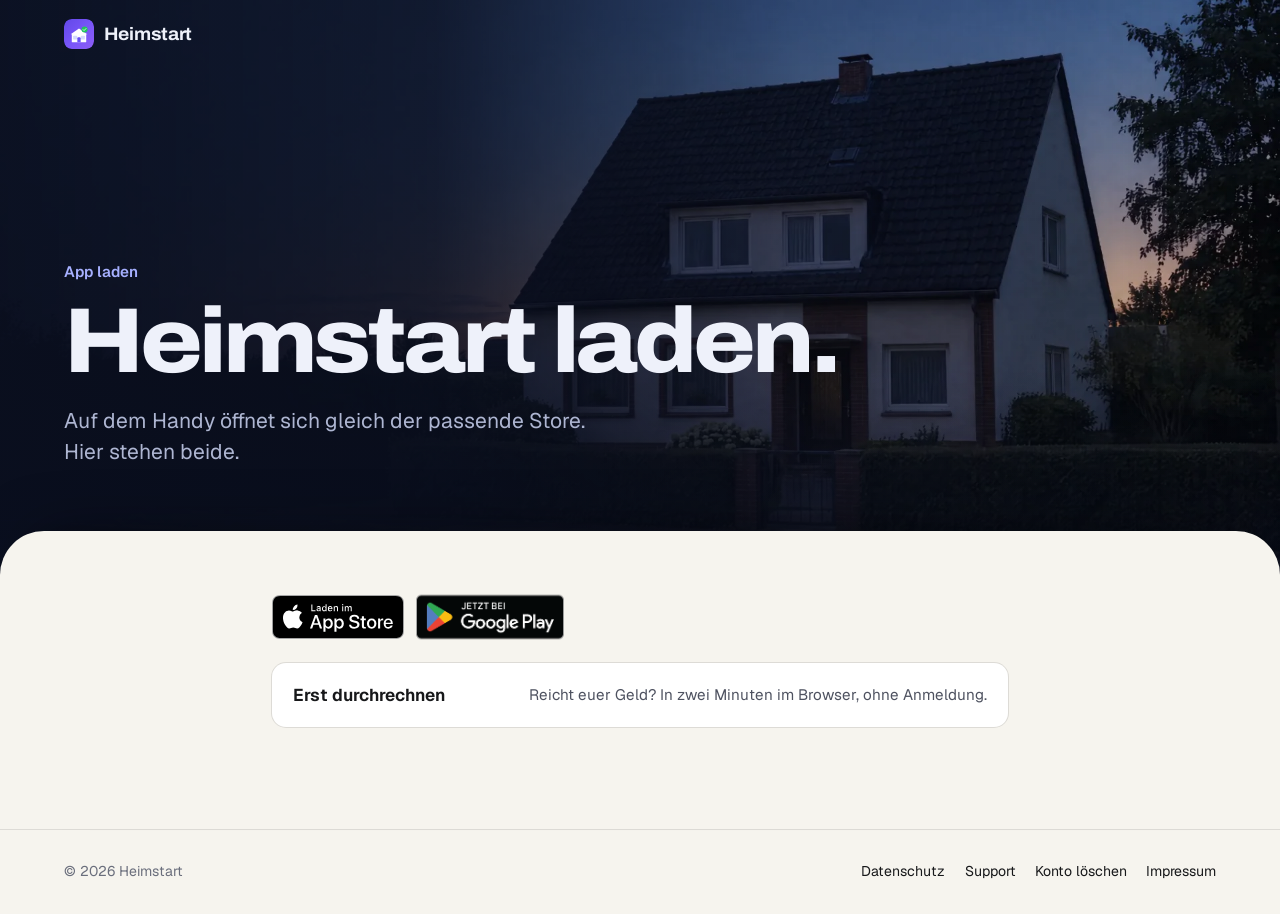
==== app/index.html @ dbd04fff "Add guide pages for "Vorher wissen" with date-based release - /leitfaden/ lists all four parts with " ====
<!doctype html>
<html lang="de" data-phase="night">
<head>
<meta charset="utf-8">
<meta http-equiv="Content-Security-Policy" content="default-src 'self'; base-uri 'self'; object-src 'none'; form-action 'self'; script-src 'self' 'sha256-Du+OJKJSbdUgz5nrHeWWINvez6XKDDU/tyj/5c2uvwo=' https://www.googletagmanager.com; style-src 'self' 'unsafe-inline'; img-src 'self' data: blob: https://www.google-analytics.com https://region1.google-analytics.com; font-src 'self'; media-src 'self' blob:; connect-src 'self' https://www.google-analytics.com https://region1.google-analytics.com https://www.googletagmanager.com">
<meta name="referrer" content="strict-origin-when-cross-origin">
<meta name="viewport" content="width=device-width, initial-scale=1, viewport-fit=cover">
<title>Heimstart laden | Heimstart</title>
<meta name="description" content="Heimstart für iPhone und Android: direkt in den passenden Store.">
<meta name="robots" content="noindex">
<meta name="theme-color" content="#0A0F1F">
<link rel="canonical" href="https://heimstart.de/app/">
<link rel="icon" href="/assets/brand/heimstart-signet.svg" type="image/svg+xml">
<link rel="apple-touch-icon" href="/assets/brand/heimstart-signet-180.png">
<link rel="preload" href="/assets/fonts/archivo-latin-wdth-normal.woff2" as="font" type="font/woff2" crossorigin>
<link rel="preload" href="/assets/fonts/geist-latin-wght-normal.woff2" as="font" type="font/woff2" crossorigin>
<script>document.documentElement.classList.add('js')</script>
<link rel="stylesheet" href="/assets/pages.css">
<link rel="stylesheet" href="/assets/app-download.css?v=20261028">
</head>
<body>
<!-- Kurzer Link für Videos, QR-Codes und Profile: heimstart.de/app/?utm_source=…&utm_medium=…&utm_campaign=<Serie>.
     Auf dem Handy öffnet assets/app.js den passenden Store. -->
<header class="bar">
  <a class="bar__brand" href="/" aria-label="Heimstart, zur Startseite"><img src="/assets/brand/heimstart-signet.svg" width="30" height="30" alt=""><span>Heimstart</span></a>
</header>

<main>
  <section class="page-head" aria-labelledby="titel">
    <img class="page-head__img" src="/assets/media/hero-poster.webp" width="1920" height="1080" alt="">
    <p class="page-head__kicker">App laden</p>
    <h1 id="titel">Heimstart laden.</h1>
    <p class="page-head__lead">Auf dem Handy öffnet sich gleich der passende Store. Hier stehen beide.</p>
  </section>

  <div class="sheet">
    <div class="lost">
      <div class="stores">
        <a class="store store--apple" href="https://apps.apple.com/de/app/heimstart-haus-umzug-geld/id6809733214" data-store="apple" rel="noopener"><img src="/assets/badges/app-store-de.svg" width="132" height="44" alt="Laden im App Store"></a>
        <a class="store store--google" href="https://play.google.com/store/apps/details?id=com.aistudio.movemaster.app.dcbcae" data-store="google" rel="noopener"><img src="/assets/badges/google-play-de.png" width="148" height="57" alt="Jetzt bei Google Play"></a>
      </div>
      <ul>
        <li><a class="row" href="/#rechner" data-keep-utm><strong>Erst durchrechnen</strong><span>Reicht euer Geld? In zwei Minuten im Browser, ohne Anmeldung.</span></a></li>
      </ul>
    </div>
  </div>
</main>

<footer class="foot">
  <span>© 2026 Heimstart</span>
  <nav aria-label="Rechtliches und Hilfe">
    <a href="/datenschutz/">Datenschutz</a>
    <a href="/support/">Support</a>
    <a href="/konto-loeschen/">Konto löschen</a>
    <a href="/impressum/">Impressum</a>
  </nav>
</footer>
<script src="/assets/stores.js?v=20261028"></script>
<script src="/assets/app.js?v=20261029"></script>
</body>
</html>
---- assets/pages.css ----
/* ==========================================================================
   Heimstart, Unterseiten (Datenschutz, Support, Konto löschen, Impressum, 404).
   Dieselbe Sprache wie die Startseite: Nacht vor dem Haus, darüber schiebt sich
   der Tag, auf dem der Text steht. Ohne Scroll-Engine, leicht und schnell.
   ========================================================================== */

@font-face {
  font-family: "Archivo Variable";
  src: url("fonts/archivo-latin-wdth-normal.woff2") format("woff2-variations");
  font-weight: 100 900; font-stretch: 62% 125%; font-style: normal; font-display: swap;
}
@font-face {
  font-family: "Geist Variable";
  src: url("fonts/geist-latin-wght-normal.woff2") format("woff2-variations");
  font-weight: 100 900; font-style: normal; font-display: swap;
}

:root {
  --night: #0A0F1F; --night-2: #121A33; --ink-night: #EEF1FA; --ink-night-2: #AEB6D2;
  --day: #F6F4EE; --day-2: #FFFFFF; --ink-day: #17181A; --ink-day-2: #4E5260; --ink-day-3: #6A6E7C;
  --accent: #4255E7; --accent-hover: #3346D6; --accent-soft: #ECEEFD;
  --check: #22C55E; --ok: #047857; --warn: #8A5500; --danger: #B42318;
  --hair: color-mix(in oklab, var(--ink-day) 11%, transparent);
  --display: "Archivo Variable", "Archivo", system-ui, sans-serif;
  --text: "Geist Variable", "Geist", system-ui, sans-serif;
  --gutter: clamp(1.25rem, 5vw, 5.5rem);
  --bar-h: 4.25rem;
  --ease: cubic-bezier(0.23, 1, 0.32, 1);
  --radius: 18px;
}

*, *::before, *::after { box-sizing: border-box; }
html { -webkit-text-size-adjust: 100%; background: var(--night); scroll-padding-top: calc(var(--bar-h) + 1.5rem); }
@media (prefers-reduced-motion: no-preference) { html { scroll-behavior: smooth; } }
html[data-phase="day"] { background: var(--day); }
body {
  margin: 0; font-family: var(--text); font-size: clamp(1rem, .96rem + .2vw, 1.075rem);
  line-height: 1.68; color: var(--ink-day); -webkit-font-smoothing: antialiased;
  text-rendering: optimizeLegibility; overflow-x: clip;
}
img, svg { display: block; max-width: 100%; }
/* Lange Wörter ("Verbraucherstreitbeilegung") brechen auf schmalen Bildschirmen um,
   statt die Seite zu verbreitern (sonst ließe sie sich herauszoomen). */
h1, h2, h3 { overflow-wrap: break-word; hyphens: auto; }
::selection { background: var(--accent); color: #fff; }
:focus-visible { outline: 2px solid var(--accent); outline-offset: 3px; border-radius: 6px; }
.page-head :focus-visible, html:not([data-phase="day"]) .bar :focus-visible { outline-color: #A6B0FF; }
a { color: var(--accent); text-decoration-thickness: 1px; text-underline-offset: .2em; }

.skip {
  position: fixed; left: var(--gutter); top: .75rem; z-index: 100; padding: .7rem 1rem; border-radius: 999px;
  background: var(--ink-night); color: var(--night); font-weight: 600; text-decoration: none; transform: translateY(-160%);
}
.skip:focus-visible { transform: none; }

/* ------------------------------------------------------------- Leiste --- */
.bar {
  position: fixed; inset: 0 0 auto 0; z-index: 60;
  height: calc(var(--bar-h) + env(safe-area-inset-top)); padding: env(safe-area-inset-top) var(--gutter) 0;
  display: flex; align-items: center; justify-content: space-between; color: var(--ink-night);
  transition: color 280ms var(--ease), background-color 280ms var(--ease), box-shadow 280ms var(--ease);
}
html[data-phase="day"] .bar {
  color: var(--ink-day); background: color-mix(in oklab, var(--day) 92%, transparent);
  box-shadow: 0 1px 0 var(--hair);
}
.bar__brand {
  display: inline-flex; align-items: center; gap: .6rem; min-height: 44px; color: inherit; text-decoration: none;
  font-family: var(--display); font-weight: 700; font-stretch: 106%; font-size: 1.125rem; letter-spacing: -0.015em;
}
.bar__brand img { width: 30px; height: 30px; border-radius: 8px; }
.bar__cta {
  display: inline-flex; align-items: center; min-height: 44px; padding: 0 1.15rem; border-radius: 999px; white-space: nowrap;
  font-weight: 600; font-size: .95rem; text-decoration: none; background: var(--ink-night); color: var(--night);
  transition: background-color 180ms var(--ease), color 180ms var(--ease), transform 120ms var(--ease);
}
.bar__cta:active { transform: scale(.97); }
html[data-phase="day"] .bar__cta { background: var(--accent); color: #fff; }
@media (hover: hover) and (pointer: fine) {
  .bar__cta:hover { background: #fff; }
  html[data-phase="day"] .bar__cta:hover { background: var(--accent-hover); }
}

/* ------------------------------------------------------- Kopf (Nacht) --- */
.page-head {
  position: relative; isolation: isolate; overflow: clip;
  min-height: min(68svh, 44rem); padding: calc(var(--bar-h) + 12svh) var(--gutter) 16svh;
  background: var(--night); color: var(--ink-night);
  display: flex; flex-direction: column; justify-content: flex-end;
}
.page-head__img {
  position: absolute; inset: 0; z-index: -2; width: 100%; height: 100%; object-fit: cover; object-position: 72% 50%;
  transform-origin: 70% 60%; animation: head-in 1.6s var(--ease) both;
}
.page-head::before {
  content: ""; position: absolute; inset: 0; z-index: -1;
  background:
    linear-gradient(90deg, rgba(10,15,31,.96) 0%, rgba(10,15,31,.86) 34%, rgba(10,15,31,.35) 62%, rgba(10,15,31,.15) 100%),
    linear-gradient(0deg, rgba(10,15,31,.7) 0%, transparent 40%);
}
@keyframes head-in { from { transform: scale(1.06); opacity: 0; } to { transform: none; opacity: 1; } }
.page-head__kicker { margin: 0 0 .9rem; font-weight: 600; font-size: .95rem; color: #A6B0FF; }
.page-head h1 {
  margin: 0; max-width: 14ch;
  font-family: var(--display); font-weight: 800; font-stretch: 110%;
  font-size: clamp(2.8rem, 1.6rem + 5.2vw, 6.6rem); line-height: .92; letter-spacing: -0.045em; text-wrap: balance;
}
.page-head__lead { margin: 1.3rem 0 0; max-width: 40ch; color: var(--ink-night-2); font-size: clamp(1.08rem, 1rem + .4vw, 1.32rem); line-height: 1.5; text-wrap: pretty; }
.page-nav { display: flex; flex-wrap: wrap; gap: .5rem; margin-top: 2.2rem; }
.page-nav a {
  display: inline-flex; align-items: center; min-height: 40px; padding: 0 1rem; border-radius: 999px;
  color: var(--ink-night); text-decoration: none; font-size: .92rem; font-weight: 550;
  background: rgba(255,255,255,.07); box-shadow: inset 0 0 0 1px rgba(255,255,255,.12);
  transition: background-color 160ms var(--ease);
}
.page-nav a[aria-current="page"] { background: var(--ink-night); color: var(--night); box-shadow: none; }
@media (hover: hover) and (pointer: fine) { .page-nav a:not([aria-current]):hover { background: rgba(255,255,255,.14); } }

/* ----------------------------------------- Der Tag schiebt sich darüber --- */
.sheet {
  position: relative; z-index: 2; margin-top: -9svh;
  background: var(--day); border-radius: clamp(24px, 4vw, 44px) clamp(24px, 4vw, 44px) 0 0;
  box-shadow: 0 -30px 60px -40px rgba(0,0,0,.6);
  padding: clamp(2.5rem, 5vw, 5rem) var(--gutter) clamp(4rem, 8vw, 7rem);
}
.sheet__grid {
  max-width: 76rem; margin: 0 auto;
  display: grid; grid-template-columns: minmax(0, 15.5rem) minmax(0, 46rem); gap: clamp(2rem, 5vw, 5.5rem);
  justify-content: center;
}
.sheet__grid--single { grid-template-columns: minmax(0, 46rem); }

/* Inhaltsverzeichnis, läuft mit */
.toc { position: sticky; top: calc(var(--bar-h) + 1.5rem); align-self: start; }
.toc__title { margin: 0 0 .8rem; font-size: .85rem; font-weight: 650; color: var(--ink-day-3); }
.toc ol { list-style: none; margin: 0; padding: 0; border-left: 1px solid var(--hair); }
.toc a {
  display: block; padding: .38rem 0 .38rem 1rem; margin-left: -1px; border-left: 2px solid transparent;
  color: var(--ink-day-2); text-decoration: none; font-size: .92rem; line-height: 1.35;
  transition: color 160ms var(--ease), border-color 160ms var(--ease);
}
.toc a.is-current { color: var(--ink-day); border-left-color: var(--accent); font-weight: 600; }
@media (hover: hover) and (pointer: fine) { .toc a:hover { color: var(--ink-day); } }
.toc-mobile { display: none; }

/* Fließtext */
.prose { min-width: 0; }
.prose > * + * { margin-top: 1rem; }
.prose h2 {
  margin: 3.2rem 0 0; padding-top: .2rem;
  font-family: var(--display); font-weight: 720; font-stretch: 104%;
  font-size: clamp(1.45rem, 1.2rem + .9vw, 1.95rem); line-height: 1.1; letter-spacing: -0.025em; text-wrap: balance;
}
.prose h2:first-child { margin-top: 0; }
.prose h2 + * { margin-top: .9rem; }
.prose p, .prose li { color: var(--ink-day-2); text-wrap: pretty; }
.prose strong { color: var(--ink-day); font-weight: 650; }
.prose ul { list-style: none; padding: 0; }
.prose ul > li { position: relative; padding-left: 1.4rem; }
.prose ul > li + li { margin-top: .7rem; }
.prose ul > li::before {
  content: ""; position: absolute; left: .15rem; top: .72em; width: .42rem; height: .42rem; border-radius: 50%;
  background: var(--accent);
}
.prose .stand { font-size: .95rem; color: var(--ink-day-3); }

.card {
  background: var(--day-2); border-radius: var(--radius); padding: clamp(1.2rem, 2.5vw, 1.8rem);
  box-shadow: 0 0 0 1px var(--hair), 0 20px 40px -30px hsl(232 40% 30% / .35);
}
address.card { font-style: normal; line-height: 1.7; color: var(--ink-day); }
address.card strong { font-family: var(--display); font-weight: 700; font-size: 1.15rem; letter-spacing: -0.01em; }

/* Kurzfassung mit Häkchen */
.brief { margin-bottom: 3rem; }
.brief .brief__title { margin: 0 0 1.1rem; font-family: var(--display); font-weight: 720; font-size: 1.25rem; letter-spacing: -0.015em; }
.brief ul { list-style: none; margin: 0; padding: 0; display: grid; grid-template-columns: repeat(2, minmax(0, 1fr)); gap: .8rem 1.4rem; }
.brief li { display: flex; gap: .65rem; align-items: flex-start; color: var(--ink-day); font-weight: 550; line-height: 1.35; padding-left: 0 !important; margin-top: 0 !important; }
.brief li::before { content: none !important; }
.brief li svg { flex: none; width: 1.3rem; height: 1.3rem; margin-top: .02rem; }
.brief li svg circle { fill: var(--check); }
.brief li svg path { fill: none; stroke: #fff; stroke-width: 2.6; stroke-linecap: round; stroke-linejoin: round; }
.brief__note { margin: 1rem 0 0; font-size: .88rem; color: var(--ink-day-3); }

/* Knöpfe */
.btn {
  display: inline-flex; align-items: center; gap: .6rem; min-height: 52px; padding: 0 1.5rem; border-radius: 999px;
  background: var(--accent); color: #fff; font-weight: 650; text-decoration: none;
  box-shadow: 0 10px 24px -12px hsl(232 70% 45% / .6);
  transition: background-color 160ms var(--ease), transform 120ms var(--ease);
}
.btn:active { transform: scale(.97); }
.btn--danger { background: var(--danger); box-shadow: 0 10px 24px -12px hsl(3 70% 40% / .55); }
@media (hover: hover) and (pointer: fine) { .btn:hover { background: var(--accent-hover); } .btn--danger:hover { background: #9A1D14; } }
.btn svg { width: 1.2rem; height: 1.2rem; }

/* Schritte als Zeitleiste */
.steps { list-style: none; counter-reset: step; margin: 1.2rem 0 0; padding: 0; }
.steps li { position: relative; counter-increment: step; padding: 0 0 1.6rem 3.6rem; color: var(--ink-day); }
.steps li::before {
  content: counter(step); position: absolute; left: 0; top: -.1rem; width: 2.5rem; height: 2.5rem; border-radius: 50%;
  display: grid; place-items: center; background: var(--accent-soft); color: var(--accent);
  font-family: var(--display); font-weight: 750; font-size: 1.05rem;
}
.steps li::after {
  content: ""; position: absolute; left: 1.22rem; top: 2.6rem; bottom: .2rem; width: 2px; background: var(--hair);
}
.steps li:last-child { padding-bottom: 0; }
.steps li:last-child::after { display: none; }

/* Zwei Spalten: gelöscht / bleibt begrenzt */
.split { display: grid; grid-template-columns: repeat(2, minmax(0, 1fr)); gap: 1.2rem; margin-top: 3rem; }
.split h2 { margin-top: 0 !important; font-size: 1.3rem !important; }
.split .card ul { margin: .9rem 0 0; }
.split__icon { width: 2.4rem; height: 2.4rem; border-radius: 12px; display: grid; place-items: center; margin-bottom: 1rem; }
.split__icon svg { width: 1.3rem; height: 1.3rem; }
.split__icon--ok { background: color-mix(in oklab, var(--ok) 12%, #fff); color: var(--ok); }
.split__icon--wait { background: color-mix(in oklab, #A96800 12%, #fff); color: var(--warn); }

.callout { border-left: 3px solid var(--danger); }
.callout h2 { margin-top: 0 !important; }

.lead-card { display: flex; flex-wrap: wrap; align-items: center; justify-content: space-between; gap: 1.2rem; margin-bottom: 2.6rem; }
.lead-card p { margin: 0; color: var(--ink-day-2); max-width: 30ch; }

/* 404 */
.lost { max-width: 46rem; margin: 0 auto; }
.lost ul { list-style: none; margin: 1.4rem 0 0; padding: 0; display: grid; grid-template-columns: minmax(0, 1fr); gap: .7rem; }
.lost a.row {
  display: flex; flex-wrap: wrap; justify-content: space-between; align-items: center; gap: .2rem 1rem; padding: 1.1rem 1.3rem; border-radius: 14px;
  background: var(--day-2); box-shadow: 0 0 0 1px var(--hair); color: var(--ink-day); text-decoration: none;
  transition: box-shadow 160ms var(--ease), transform 160ms var(--ease);
}
.lost a.row span { color: var(--ink-day-2); font-size: .95rem; }
.lost a.row strong { font-weight: 650; }
@media (hover: hover) and (pointer: fine) { .lost a.row:hover { box-shadow: 0 0 0 1px var(--accent); transform: translateY(-1px); } }

/* App laden (/app/): Store-Badges wie auf der Startseite, gleich hoch */
.stores { display: flex; flex-wrap: wrap; gap: .8rem; align-items: center; }
.store { display: inline-flex; border-radius: 10px; transition: transform 120ms var(--ease); }
.store:active { transform: scale(.97); }
.store img { width: auto; }
.store--apple img { height: 44px; }
.store--google img { height: 57.3px; margin: -6.65px 0; }

/* ------------------------------------------------------------- Fußzeile --- */
.foot {
  background: var(--day); border-top: 1px solid var(--hair);
  padding: 1.6rem var(--gutter) calc(1.6rem + env(safe-area-inset-bottom));
  display: flex; flex-wrap: wrap; justify-content: space-between; align-items: center; gap: .8rem 1.4rem;
  font-size: .88rem; color: var(--ink-day-3);
}
.foot nav { display: flex; flex-wrap: wrap; gap: .2rem 1.2rem; }
.foot a { color: var(--ink-day); text-decoration: none; min-height: 32px; display: inline-flex; align-items: center; }
.foot a[aria-current="page"] { color: var(--accent); }
@media (hover: hover) and (pointer: fine) { .foot a:hover { text-decoration: underline; } }

/* ------------------------------------------------ Erscheinen beim Lesen --- */
@media (prefers-reduced-motion: no-preference) {
  .js [data-reveal] { opacity: 0; transform: translate3d(0, 14px, 0); transition: opacity 620ms var(--ease), transform 620ms var(--ease); }
  .js [data-reveal].is-in { opacity: 1; transform: none; }
}
@media (prefers-reduced-motion: reduce) { .page-head__img { animation: none; } }

/* ------------------------------------------------------------ Mobil --- */
@media (max-width: 900px) {
  .sheet__grid { grid-template-columns: minmax(0, 1fr); }
  .toc { display: none; }
  .toc-mobile { display: block; margin-bottom: 2rem; }
  .toc-mobile summary {
    display: flex; align-items: center; justify-content: space-between; min-height: 48px; padding: 0 1.1rem;
    border-radius: 14px; background: var(--day-2); box-shadow: 0 0 0 1px var(--hair); cursor: pointer; font-weight: 600; list-style: none;
  }
  .toc-mobile summary::-webkit-details-marker { display: none; }
  .toc-mobile summary::after { content: ""; width: .55rem; height: .55rem; border-right: 2px solid currentColor; border-bottom: 2px solid currentColor; transform: rotate(45deg); transition: transform 180ms var(--ease); }
  .toc-mobile[open] summary::after { transform: rotate(-135deg); }
  .toc-mobile ol { margin: .6rem 0 0; padding: .6rem 1.1rem; list-style: none; background: var(--day-2); border-radius: 14px; box-shadow: 0 0 0 1px var(--hair); }
  .toc-mobile a { display: flex; align-items: center; min-height: 40px; color: var(--ink-day); text-decoration: none; }
}
@media (max-width: 760px) {
  :root { --bar-h: 3.75rem; }
  .bar__brand { font-size: 1.05rem; }
  .bar__cta { padding: 0 1rem; font-size: .9rem; }
  .page-head { min-height: 58svh; padding-top: calc(var(--bar-h) + 8svh); padding-bottom: 14svh; }
  .page-head h1 { font-size: clamp(2.1rem, 9.6vw, 3.4rem); overflow-wrap: break-word; hyphens: manual; }
  .page-head__img { object-position: 64% 50%; }
  .page-head::before { background: linear-gradient(0deg, rgba(10,15,31,.97) 0%, rgba(10,15,31,.86) 42%, rgba(10,15,31,.35) 75%, rgba(10,15,31,.25) 100%); }
  .page-nav { margin-top: 1.6rem; }
  .page-nav a { min-height: 44px; }
  .brief ul { grid-template-columns: minmax(0, 1fr); }
  .split { grid-template-columns: minmax(0, 1fr); }
  .lead-card .btn { width: 100%; justify-content: center; }
}
/* Sehr schmal (kleines Handy mit vergrößerter Anzeige): Leiste bleibt einzeilig. */
@media (max-width: 330px) {
  .bar__brand { gap: .45rem; font-size: .95rem; }
  .bar__cta { padding: 0 .75rem; font-size: .85rem; }
}
---- assets/app-download.css ----
/* Nur die Downloadseite nutzt diese Badge-Anordnung. */
.stores { display: flex; flex-wrap: wrap; gap: .8rem; align-items: center; margin-bottom: 1.5rem; }
.store { display: inline-flex; border-radius: 10px; }
.store:active { transform: scale(.97); }
.store img { width: auto; }
.store--apple img { height: 44px; }
.store--google img { height: 57.3px; margin: -6.65px 0; }
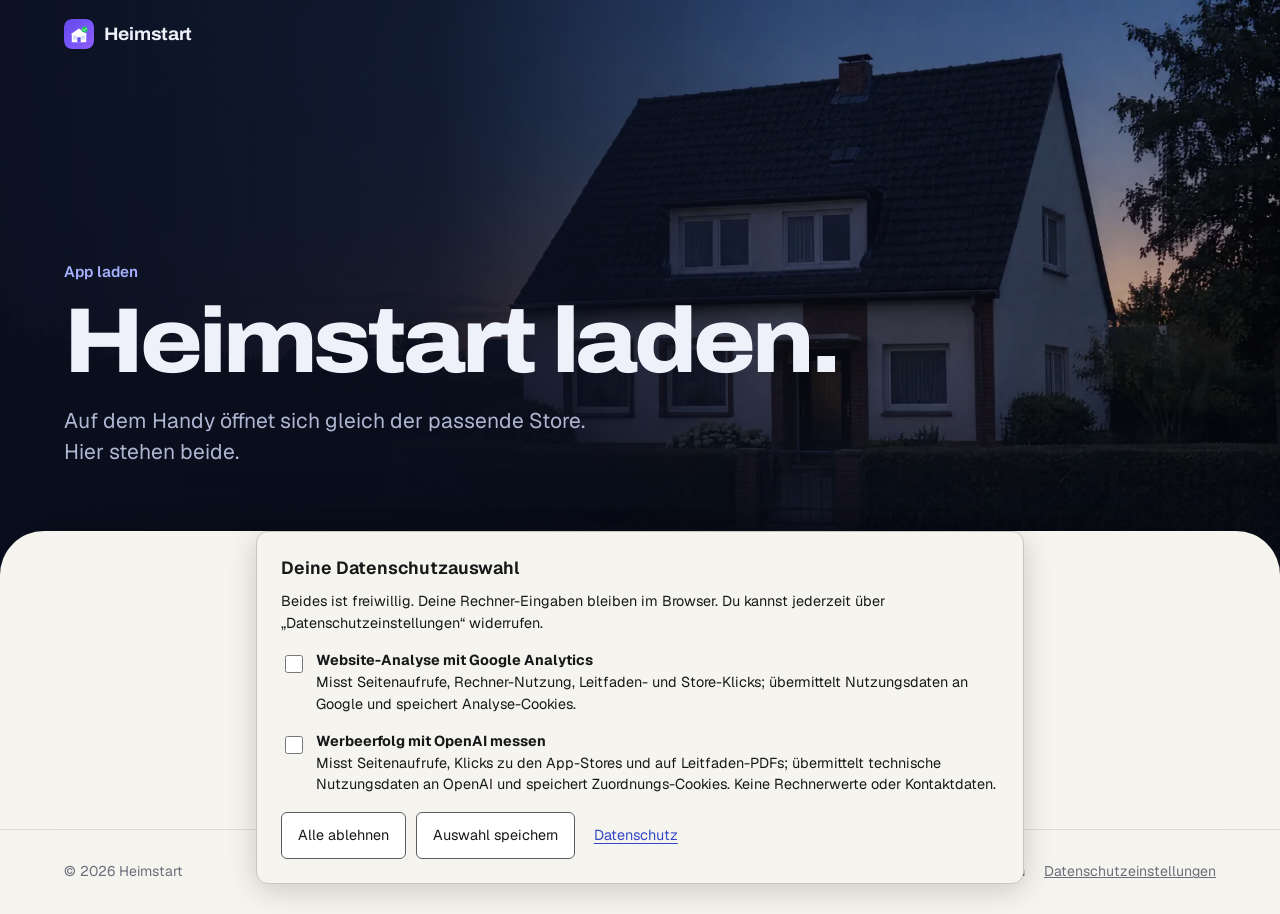
==== commit f8228e91: "Add consent-gated ChatGPT Ads conversion measurement" ====
--- a/app/index.html
+++ b/app/index.html
@@ -2,7 +2,7 @@
 <html lang="de" data-phase="night">
 <head>
 <meta charset="utf-8">
-<meta http-equiv="Content-Security-Policy" content="default-src 'self'; base-uri 'self'; object-src 'none'; form-action 'self'; script-src 'self' 'sha256-Du+OJKJSbdUgz5nrHeWWINvez6XKDDU/tyj/5c2uvwo=' https://www.googletagmanager.com; style-src 'self' 'unsafe-inline'; img-src 'self' data: blob: https://www.google-analytics.com https://region1.google-analytics.com; font-src 'self'; media-src 'self' blob:; connect-src 'self' https://www.google-analytics.com https://region1.google-analytics.com https://www.googletagmanager.com">
+<meta http-equiv="Content-Security-Policy" content="default-src 'self'; base-uri 'self'; object-src 'none'; form-action 'self'; script-src 'self' 'sha256-Du+OJKJSbdUgz5nrHeWWINvez6XKDDU/tyj/5c2uvwo=' https://www.googletagmanager.com; style-src 'self' 'unsafe-inline'; img-src https://bzr.openai.com 'self' data: blob: https://www.google-analytics.com https://region1.google-analytics.com; font-src 'self'; media-src 'self' blob:; connect-src https://bzr.openai.com 'self' https://www.google-analytics.com https://region1.google-analytics.com https://www.googletagmanager.com">
 <meta name="referrer" content="strict-origin-when-cross-origin">
 <meta name="viewport" content="width=device-width, initial-scale=1, viewport-fit=cover">
 <title>Heimstart laden | Heimstart</title>
@@ -56,6 +56,8 @@
   </nav>
 </footer>
 <script src="/assets/stores.js?v=20261028"></script>
+<script src="/assets/ads-measurement.js"></script>
+<script src="/assets/analytics.js"></script>
 <script src="/assets/app.js?v=20261029"></script>
 </body>
 </html>
